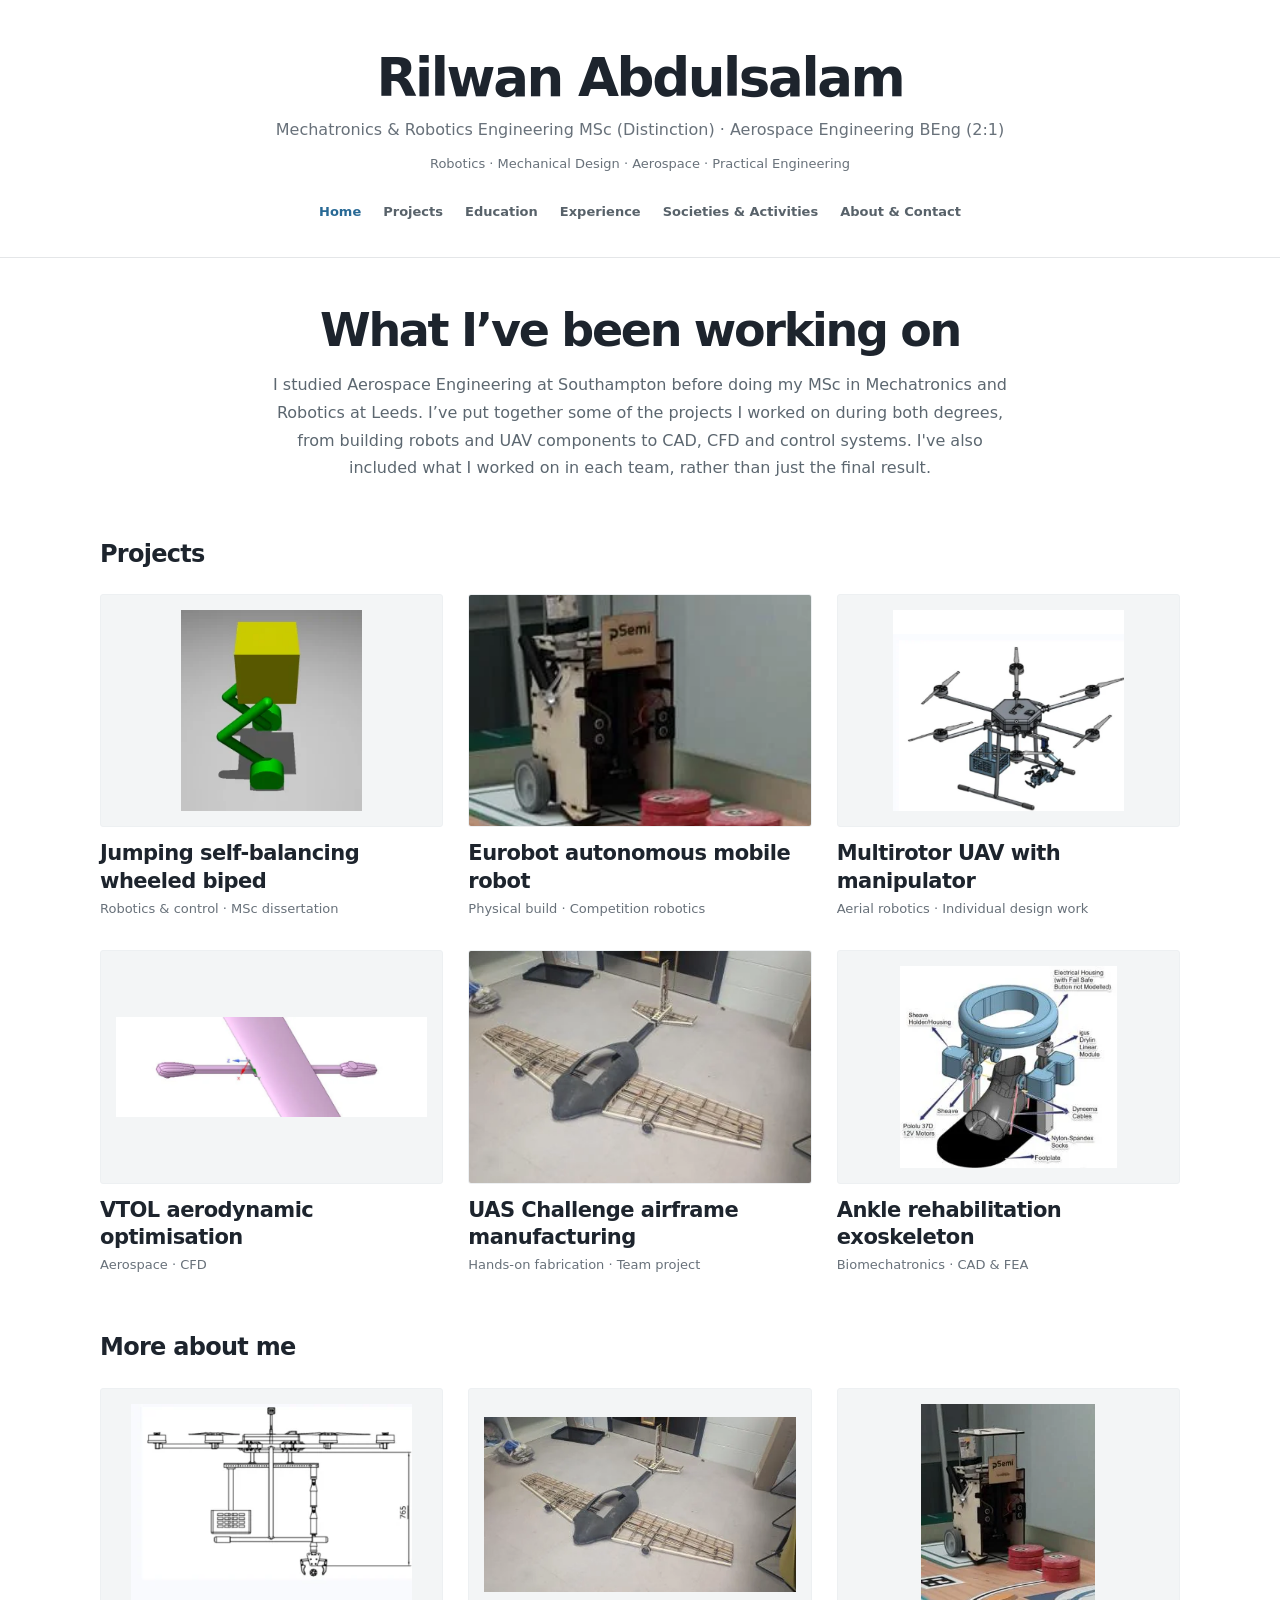
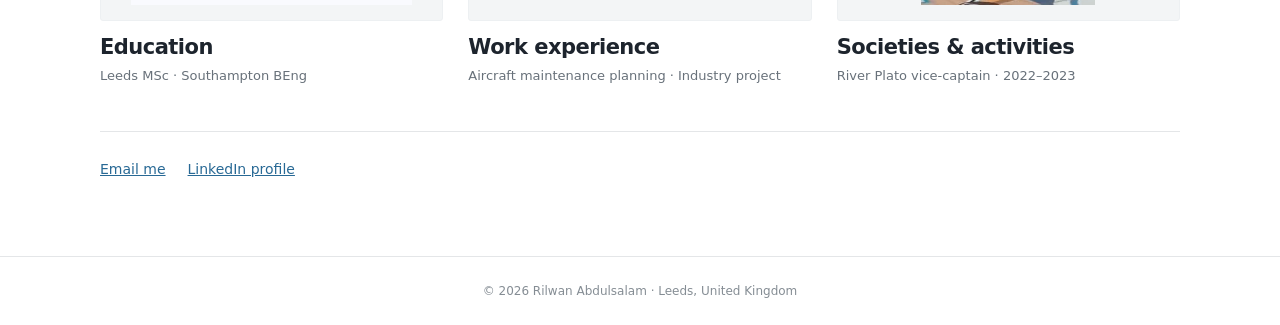
==== index.html @ d3f99d76 "Publish engineering portfolio" ====
<!DOCTYPE html>

<html lang="en"><head><meta charset="utf-8"/><meta content="width=device-width,initial-scale=1" name="viewport"/><meta content="Rilwan Abdulsalam — engineering projects, education, experience and interests in robotics, mechanical design and aerospace." name="description"/><title>Engineering Portfolio | Rilwan Abdulsalam</title><link href="style.css" rel="stylesheet"/></head><body><header><div class="wrap"><a class="name" href="index.html">Rilwan Abdulsalam</a><p class="subtitle">Mechatronics &amp; Robotics Engineering MSc (Distinction) · Aerospace Engineering BEng (2:1)</p><p class="tagline">Robotics · Mechanical Design · Aerospace · Practical Engineering</p><nav aria-label="Main navigation" class="primary"><a aria-current="page" href="index.html">Home</a><a href="projects.html">Projects</a><a href="education.html">Education</a><a href="experience.html">Experience</a><a href="activities.html">Societies &amp; Activities</a><a href="about.html">About &amp; Contact</a></nav></div></header><main class="wrap"><div class="home-intro"><h1>What I’ve been working on</h1><p>I studied Aerospace Engineering at Southampton before doing my MSc in Mechatronics and Robotics at Leeds. I’ve put together some of the projects I worked on during both degrees, from building robots and UAV components to CAD, CFD and control systems. I've also included what I worked on in each team, rather than just the final result.</p></div><h2 class="section-heading">Projects</h2><div class="tile-grid"><a class="tile" href="biped.html"><figure><span class="tile-image"><img alt="Jumping self-balancing wheeled biped project image" loading="lazy" src="assets/biped.webp"/></span><figcaption><h2>Jumping self-balancing wheeled biped</h2><p>Robotics &amp; control · MSc dissertation</p></figcaption></figure></a><a class="tile" href="eurobot.html"><figure><span class="tile-image photo"><img alt="Eurobot autonomous mobile robot project image" loading="lazy" src="assets/robot.webp"/></span><figcaption><h2>Eurobot autonomous mobile robot</h2><p>Physical build · Competition robotics</p></figcaption></figure></a><a class="tile" href="uav.html"><figure><span class="tile-image"><img alt="Multirotor UAV with manipulator project image" loading="lazy" src="assets/drone.webp"/></span><figcaption><h2>Multirotor UAV with manipulator</h2><p>Aerial robotics · Individual design work</p></figcaption></figure></a><a class="tile" href="vtol.html"><figure><span class="tile-image"><img alt="VTOL aerodynamic optimisation project image" loading="lazy" src="assets/vtol.webp"/></span><figcaption><h2>VTOL aerodynamic optimisation</h2><p>Aerospace · CFD</p></figcaption></figure></a><a class="tile" href="uas.html"><figure><span class="tile-image photo"><img alt="UAS Challenge airframe manufacturing project image" loading="lazy" src="assets/uas.webp"/></span><figcaption><h2>UAS Challenge airframe manufacturing</h2><p>Hands-on fabrication · Team project</p></figcaption></figure></a><a class="tile" href="ankle.html"><figure><span class="tile-image"><img alt="Ankle rehabilitation exoskeleton project image" loading="lazy" src="assets/ankle.webp"/></span><figcaption><h2>Ankle rehabilitation exoskeleton</h2><p>Biomechatronics · CAD &amp; FEA</p></figcaption></figure></a></div><h2 class="section-heading">More about me</h2><div class="tile-grid"><a class="tile" href="education.html"><figure><span class="tile-image"><img alt="Education project image" loading="lazy" src="assets/drone_drawing.webp"/></span><figcaption><h2>Education</h2><p>Leeds MSc · Southampton BEng</p></figcaption></figure></a><a class="tile" href="experience.html"><figure><span class="tile-image"><img alt="Work experience project image" loading="lazy" src="assets/uas.webp"/></span><figcaption><h2>Work experience</h2><p>Aircraft maintenance planning · Industry project</p></figcaption></figure></a><a class="tile" href="activities.html"><figure><span class="tile-image"><img alt="Societies &amp; activities project image" loading="lazy" src="assets/robot.webp"/></span><figcaption><h2>Societies &amp; activities</h2><p>River Plato vice-captain · 2022–2023</p></figcaption></figure></a></div><div class="contact-strip"><a href="mailto:rilwanabdulsalam312@gmail.com">Email me</a><a href="https://www.linkedin.com/in/rilwan-a-091427282/" rel="noopener noreferrer" target="_blank">LinkedIn profile</a></div></main><footer><div class="wrap">© 2026 Rilwan Abdulsalam · Leeds, United Kingdom</div></footer></body></html>
---- style.css ----
:root{--text:#1d242d;--sub:#68717a;--line:#e4e6e8;--blue:#286995;--bg:#fff;--wide:1080px}*{box-sizing:border-box}html{scroll-behavior:smooth}body{margin:0;background:var(--bg);color:var(--text);font-family:system-ui,-apple-system,"Segoe UI",Arial,sans-serif;font-size:16px;line-height:1.72}a{color:inherit}a:hover{color:var(--blue)}.wrap{width:min(var(--wide),calc(100% - 52px));margin:0 auto}header{padding:48px 0 33px;text-align:center;border-bottom:1px solid var(--line)}.name{text-decoration:none;font-weight:750;letter-spacing:-.045em;font-size:clamp(35px,6vw,53px);line-height:1.12}.subtitle{color:var(--sub);font-size:16px;margin:9px 0 0}.tagline{margin:9px 0 0;color:var(--sub);font-size:13px}.primary{display:flex;justify-content:center;flex-wrap:wrap;gap:22px;margin-top:26px}.primary a{text-decoration:none;font-size:13px;font-weight:650;color:#58626a}.primary a:hover,.primary a[aria-current=page]{color:var(--blue)}main{padding:46px 0 75px}.page-title{font-weight:720;font-size:clamp(31px,4vw,43px);letter-spacing:-.04em;line-height:1.25;margin:0 0 14px}.lead{color:#58636e;font-size:17px;max-width:760px;margin:0 0 32px}.home-intro{text-align:center;max-width:740px;margin:0 auto 48px}.home-intro h1{font-weight:730;font-size:clamp(30px,4.5vw,46px);letter-spacing:-.05em;line-height:1.15;margin:0 0 15px}.home-intro p{color:#5c6770;margin:0}.tile-grid{display:grid;grid-template-columns:repeat(3,minmax(0,1fr));gap:31px 25px}.tile{text-decoration:none;display:block}.tile figure{margin:0}.tile-image{aspect-ratio:1.47;background:#f3f5f6;border:1px solid #edf0f2;overflow:hidden;border-radius:3px;display:block}.tile-image img{width:100%;height:100%;object-fit:contain;transition:transform .3s ease;padding:15px}.tile-image.photo img{object-fit:cover;padding:0}.tile:hover img{transform:scale(1.035)}.tile h2{font-size:21px;line-height:1.3;margin:13px 0 4px;letter-spacing:-.025em}.tile p{color:var(--sub);font-size:13px;line-height:1.55;margin:0}.section-heading{font-size:24px;margin:52px 0 19px;letter-spacing:-.03em}.subtle-line{height:1px;background:var(--line);margin:38px 0}.article{max-width:850px;margin:auto}.article h2{font-size:24px;margin:36px 0 10px;line-height:1.3;letter-spacing:-.03em}.article p{margin:0 0 18px}.article ul{padding-left:24px}.article li{margin:0 0 10px}.article img{display:block;max-width:100%;height:auto;object-fit:contain}.figure{margin:24px 0;background:#f5f6f7;border-radius:3px;padding:16px;text-align:center}.figure img{max-height:520px;margin:auto}.figure figcaption{font-size:12px;color:#6c7780;margin-top:11px}.gallery{display:grid;grid-template-columns:1fr 1fr;gap:14px;margin-top:18px}.gallery .figure{margin:0}.kicker{font-size:12px;letter-spacing:.1em;text-transform:uppercase;color:var(--blue);font-weight:750;margin:0 0 12px}.keyfacts{display:grid;grid-template-columns:repeat(3,1fr);gap:12px;border-top:1px solid var(--line);border-bottom:1px solid var(--line);padding:20px 0;margin:28px 0}.keyfacts strong{display:block;font-size:20px;letter-spacing:-.03em}.keyfacts span{font-size:12px;color:var(--sub)}.timeline{display:grid;grid-template-columns:190px 1fr;gap:28px;border-bottom:1px solid var(--line);padding:24px 0}.timeline:first-of-type{border-top:1px solid var(--line)}.time{color:var(--sub);font-size:13px}.timeline h2{margin:0 0 6px;font-size:20px;line-height:1.3}.timeline p{margin:0 0 8px}.article a.blue,.blue{color:var(--blue)}.contact-strip{border-top:1px solid var(--line);margin-top:45px;padding-top:25px;display:flex;gap:22px;flex-wrap:wrap}.contact-strip a{font-size:14px;color:var(--blue)}footer{border-top:1px solid var(--line);font-size:12px;color:#858d94;padding:24px 0;text-align:center}.back{display:inline-block;margin:0 0 27px;font-size:13px;color:var(--blue);text-decoration:none}a:focus-visible{outline:3px solid #94caff;outline-offset:4px}@media(max-width:800px){.tile-grid{grid-template-columns:repeat(2,minmax(0,1fr))}.timeline{grid-template-columns:1fr;gap:5px}}@media(max-width:540px){header{padding:34px 0 25px}.wrap{width:calc(100% - 34px)}main{padding:31px 0 54px}.tile-grid{grid-template-columns:1fr;gap:29px}.tile-image{aspect-ratio:1.65}.gallery{grid-template-columns:1fr}.keyfacts{grid-template-columns:1fr 1fr}.primary{gap:10px 17px}.article h2{font-size:22px}}@media(prefers-reduced-motion:reduce){html{scroll-behavior:auto}.tile img{transition:none}}

/* Video case study */
.demo-section{margin-top:45px;padding-top:16px;border-top:1px solid var(--line)}
.demo-section h3{font-size:18px;margin:24px 0 9px;line-height:1.35}
.demo-video{margin:24px 0 22px;padding:0;background:#10151a;border-radius:7px;overflow:hidden}
.demo-video video{display:block;width:100%;height:auto;aspect-ratio:16/9;background:#222}
.demo-video figcaption{padding:12px 16px;background:#f5f6f7;color:var(--sub);font-size:13px;line-height:1.55}
.demo-steps{padding-left:24px;margin:7px 0 24px}
.demo-steps li{margin-bottom:9px}
.note{border-left:3px solid #b4c2cc;background:#f7f8f9;padding:13px 16px;font-size:14px;color:#47515c;line-height:1.65}

/* Project evidence: videos and fabrication photos */
.media-section{margin:2.2rem 0} .media-section video{display:block;max-width:100%;width:100%;max-height:620px;background:#151515;border-radius:7px;margin:1.2rem 0} .media-note{font-size:.9rem;color:#666} .build-gallery{display:grid;grid-template-columns:1fr 1fr;gap:1.1rem;margin-top:1.1rem}.build-gallery .figure{margin:0}.build-gallery img{width:100%;height:auto;display:block;object-fit:contain;border-radius:4px}.build-gallery figcaption{font-size:.88rem;line-height:1.5}@media(max-width:700px){.build-gallery{grid-template-columns:1fr}}

/* Report figures: preserve plotted legends and make diagrams readable */
.article .gallery img { object-fit: contain; background:#fff; }
.article .gallery figure { min-width:0; }
.article .gallery figcaption { line-height:1.55; }
@media(max-width:700px){.article .gallery {display:grid;grid-template-columns:1fr}}
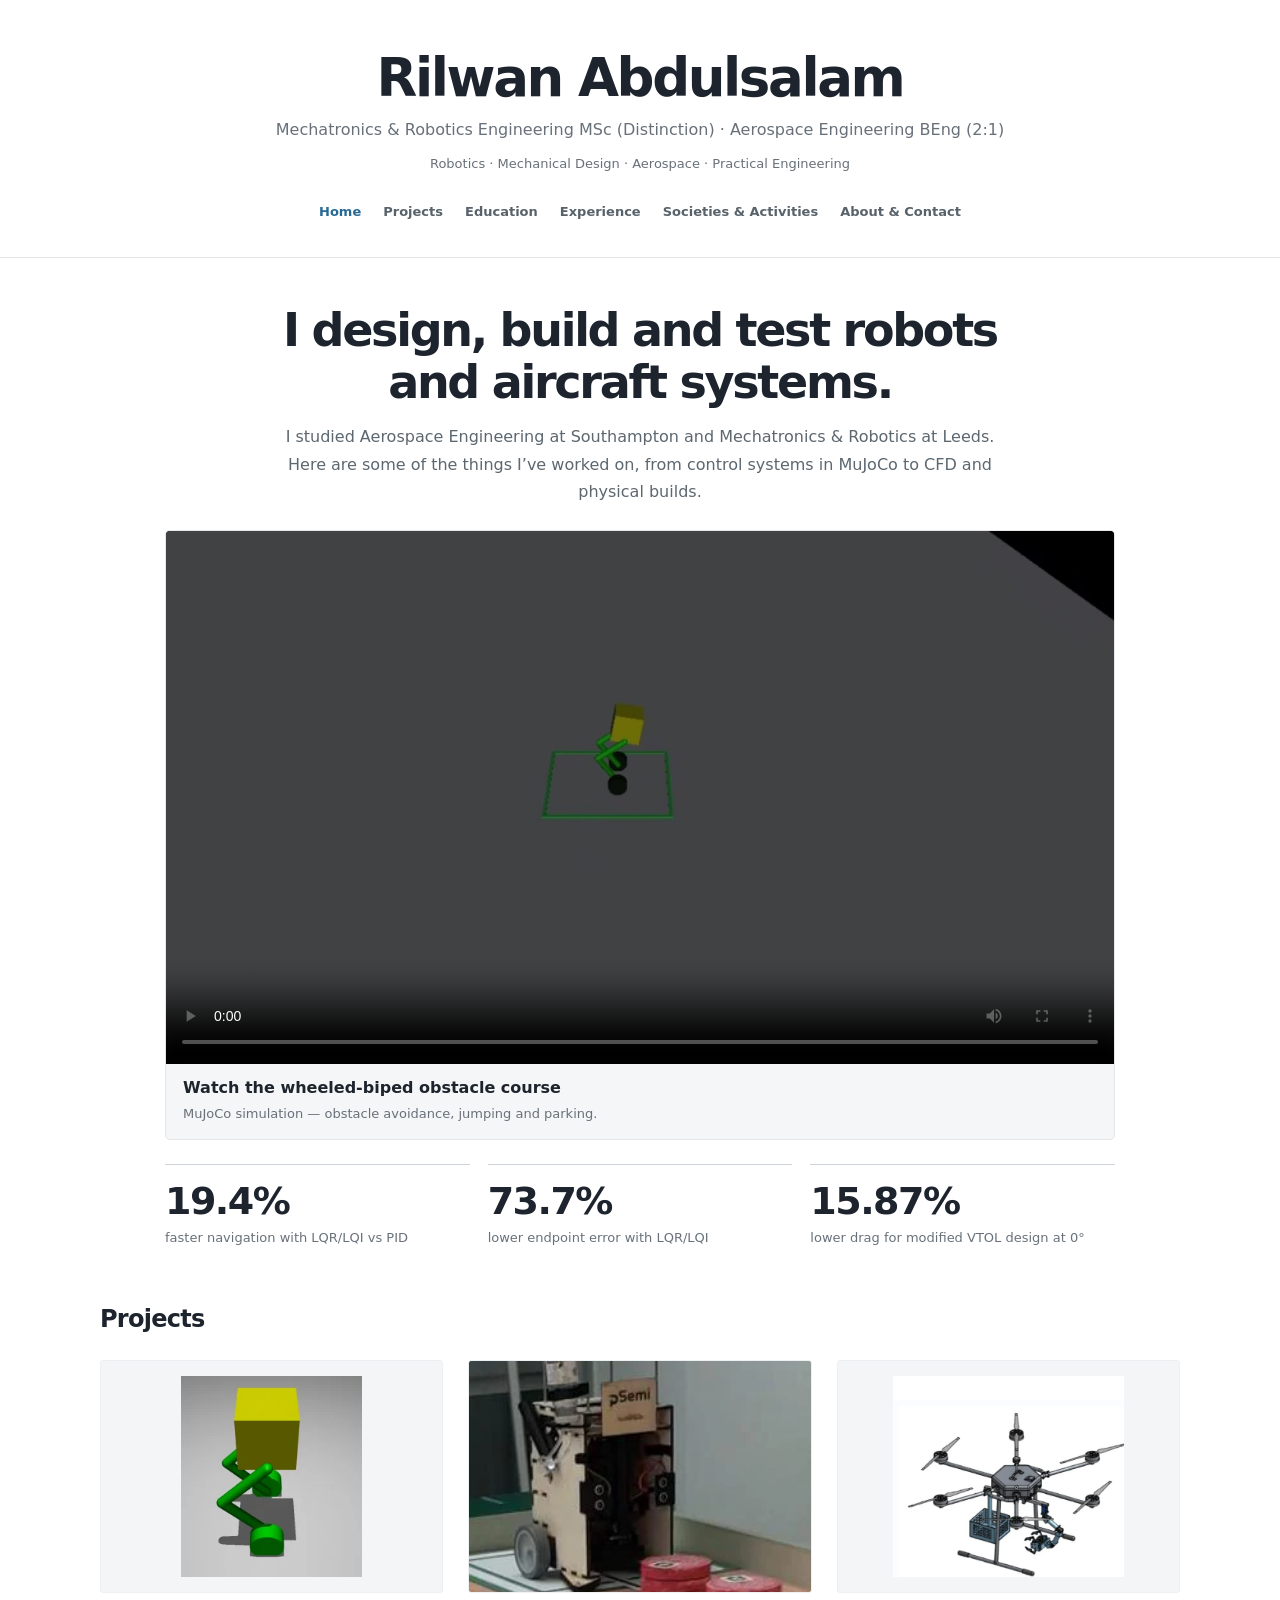
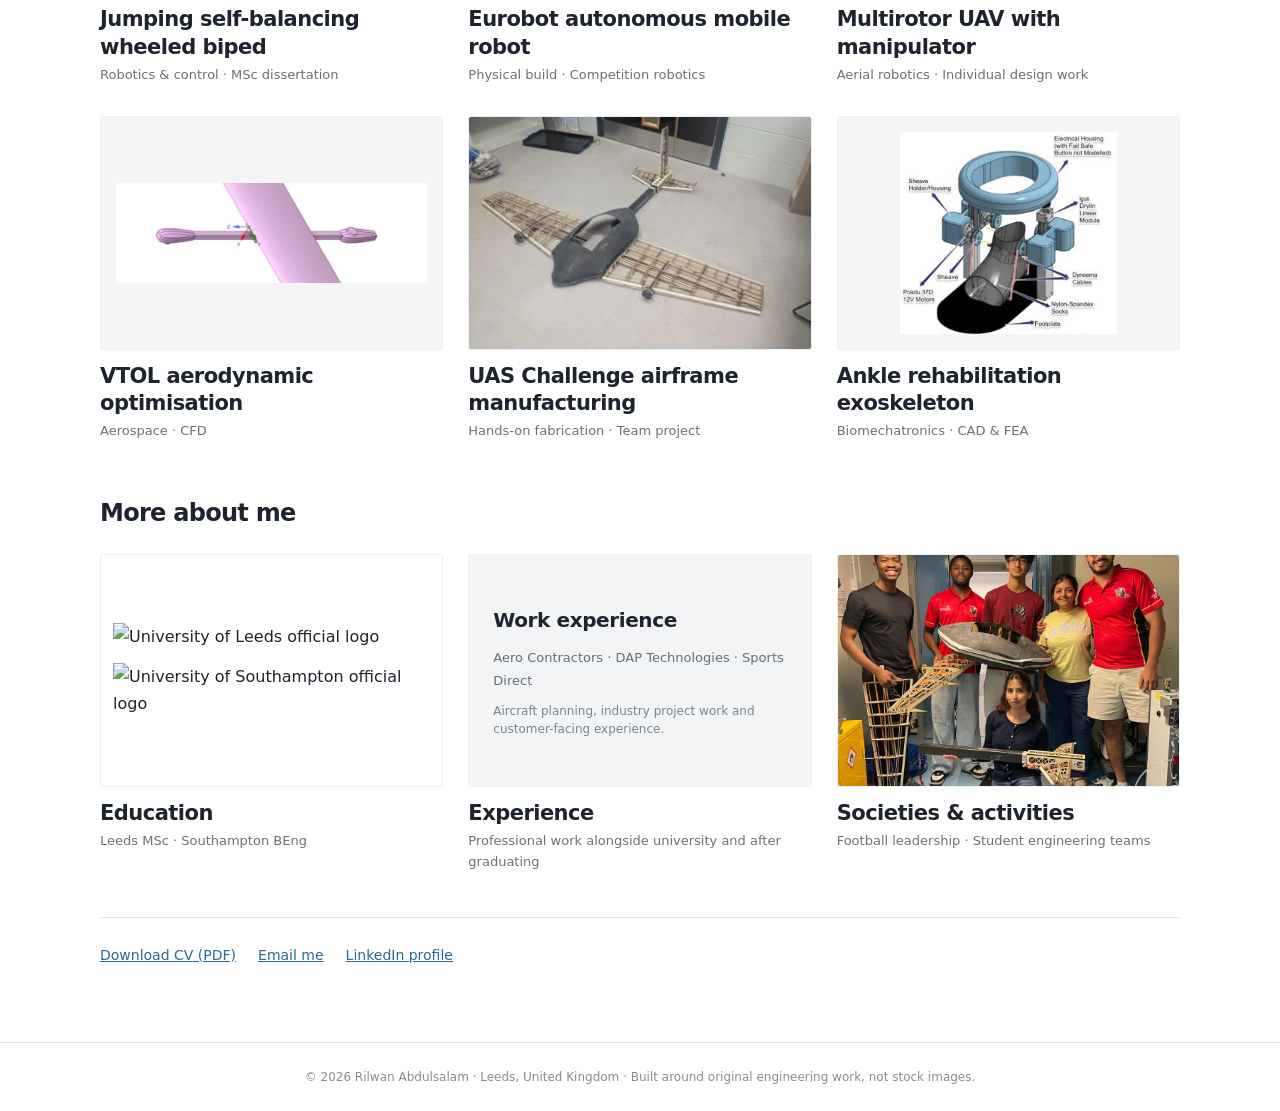
==== commit 3532afa1: "Add files via upload" ====
--- a/index.html
+++ b/index.html
@@ -1,3 +1,3 @@
 <!DOCTYPE html>
 
-<html lang="en"><head><meta charset="utf-8"/><meta content="width=device-width,initial-scale=1" name="viewport"/><meta content="Rilwan Abdulsalam — engineering projects, education, experience and interests in robotics, mechanical design and aerospace." name="description"/><title>Engineering Portfolio | Rilwan Abdulsalam</title><link href="style.css" rel="stylesheet"/></head><body><header><div class="wrap"><a class="name" href="index.html">Rilwan Abdulsalam</a><p class="subtitle">Mechatronics &amp; Robotics Engineering MSc (Distinction) · Aerospace Engineering BEng (2:1)</p><p class="tagline">Robotics · Mechanical Design · Aerospace · Practical Engineering</p><nav aria-label="Main navigation" class="primary"><a aria-current="page" href="index.html">Home</a><a href="projects.html">Projects</a><a href="education.html">Education</a><a href="experience.html">Experience</a><a href="activities.html">Societies &amp; Activities</a><a href="about.html">About &amp; Contact</a></nav></div></header><main class="wrap"><div class="home-intro"><h1>What I’ve been working on</h1><p>I studied Aerospace Engineering at Southampton before doing my MSc in Mechatronics and Robotics at Leeds. I’ve put together some of the projects I worked on during both degrees, from building robots and UAV components to CAD, CFD and control systems. I've also included what I worked on in each team, rather than just the final result.</p></div><h2 class="section-heading">Projects</h2><div class="tile-grid"><a class="tile" href="biped.html"><figure><span class="tile-image"><img alt="Jumping self-balancing wheeled biped project image" loading="lazy" src="assets/biped.webp"/></span><figcaption><h2>Jumping self-balancing wheeled biped</h2><p>Robotics &amp; control · MSc dissertation</p></figcaption></figure></a><a class="tile" href="eurobot.html"><figure><span class="tile-image photo"><img alt="Eurobot autonomous mobile robot project image" loading="lazy" src="assets/robot.webp"/></span><figcaption><h2>Eurobot autonomous mobile robot</h2><p>Physical build · Competition robotics</p></figcaption></figure></a><a class="tile" href="uav.html"><figure><span class="tile-image"><img alt="Multirotor UAV with manipulator project image" loading="lazy" src="assets/drone.webp"/></span><figcaption><h2>Multirotor UAV with manipulator</h2><p>Aerial robotics · Individual design work</p></figcaption></figure></a><a class="tile" href="vtol.html"><figure><span class="tile-image"><img alt="VTOL aerodynamic optimisation project image" loading="lazy" src="assets/vtol.webp"/></span><figcaption><h2>VTOL aerodynamic optimisation</h2><p>Aerospace · CFD</p></figcaption></figure></a><a class="tile" href="uas.html"><figure><span class="tile-image photo"><img alt="UAS Challenge airframe manufacturing project image" loading="lazy" src="assets/uas.webp"/></span><figcaption><h2>UAS Challenge airframe manufacturing</h2><p>Hands-on fabrication · Team project</p></figcaption></figure></a><a class="tile" href="ankle.html"><figure><span class="tile-image"><img alt="Ankle rehabilitation exoskeleton project image" loading="lazy" src="assets/ankle.webp"/></span><figcaption><h2>Ankle rehabilitation exoskeleton</h2><p>Biomechatronics · CAD &amp; FEA</p></figcaption></figure></a></div><h2 class="section-heading">More about me</h2><div class="tile-grid"><a class="tile" href="education.html"><figure><span class="tile-image"><img alt="Education project image" loading="lazy" src="assets/drone_drawing.webp"/></span><figcaption><h2>Education</h2><p>Leeds MSc · Southampton BEng</p></figcaption></figure></a><a class="tile" href="experience.html"><figure><span class="tile-image"><img alt="Work experience project image" loading="lazy" src="assets/uas.webp"/></span><figcaption><h2>Work experience</h2><p>Aircraft maintenance planning · Industry project</p></figcaption></figure></a><a class="tile" href="activities.html"><figure><span class="tile-image"><img alt="Societies &amp; activities project image" loading="lazy" src="assets/robot.webp"/></span><figcaption><h2>Societies &amp; activities</h2><p>River Plato vice-captain · 2022–2023</p></figcaption></figure></a></div><div class="contact-strip"><a href="mailto:rilwanabdulsalam312@gmail.com">Email me</a><a href="https://www.linkedin.com/in/rilwan-a-091427282/" rel="noopener noreferrer" target="_blank">LinkedIn profile</a></div></main><footer><div class="wrap">© 2026 Rilwan Abdulsalam · Leeds, United Kingdom</div></footer></body></html>+<html lang="en"><head><meta charset="utf-8"/><meta content="width=device-width,initial-scale=1" name="viewport"/><meta content="Projects by Rilwan Abdulsalam: a jumping wheeled-biped robot, VTOL aerodynamic optimisation, Eurobot, UAS manufacturing and mechanical design." name="description"/><title>Engineering Portfolio | Rilwan Abdulsalam</title><link href="style.css" rel="stylesheet"/><meta content="Engineering Portfolio | Rilwan Abdulsalam" property="og:title"/><meta content="Projects by Rilwan Abdulsalam: a jumping wheeled-biped robot, VTOL aerodynamic optimisation, Eurobot, UAS manufacturing and mechanical design." property="og:description"/><meta content="website" property="og:type"/><meta content="https://ra6g21.github.io/assets/portfolio_preview.jpg" property="og:image"/><meta content="https://ra6g21.github.io/" property="og:url"/><meta content="summary_large_image" name="twitter:card"/></head><body><header><div class="wrap"><a class="name" href="index.html">Rilwan Abdulsalam</a><p class="subtitle">Mechatronics &amp; Robotics Engineering MSc (Distinction) · Aerospace Engineering BEng (2:1)</p><p class="tagline">Robotics · Mechanical Design · Aerospace · Practical Engineering</p><nav aria-label="Main navigation" class="primary"><a aria-current="page" href="index.html">Home</a><a href="projects.html">Projects</a><a href="education.html">Education</a><a href="experience.html">Experience</a><a href="activities.html">Societies &amp; Activities</a><a href="about.html">About &amp; Contact</a></nav></div></header><main class="wrap"><div class="home-intro"><h1>I design, build and test robots and aircraft systems.</h1><p>I studied Aerospace Engineering at Southampton and Mechatronics &amp; Robotics at Leeds. Here are some of the things I’ve worked on, from control systems in MuJoCo to CFD and physical builds.</p></div><section class="home-hero"><video aria-label="MuJoCo wheeled-biped obstacle course video" controls="" playsinline="" poster="assets/biped_video_poster.jpg" preload="metadata"><source src="assets/wheeled_biped_obstacle_course.mp4" type="video/mp4"/></video><div class="hero-caption"><a href="biped.html">Watch the wheeled-biped obstacle course</a><p>MuJoCo simulation — obstacle avoidance, jumping and parking.</p></div></section><div class="home-metrics"><div><strong>19.4%</strong><span>faster navigation with LQR/LQI vs PID</span></div><div><strong>73.7%</strong><span>lower endpoint error with LQR/LQI</span></div><div><strong>15.87%</strong><span>lower drag for modified VTOL design at 0°</span></div></div><h2 class="section-heading">Projects</h2><div class="tile-grid"><a class="tile" href="biped.html"><figure><span class="tile-image"><img alt="Jumping self-balancing wheeled biped project image" loading="lazy" src="assets/biped.webp"/></span><figcaption><h2>Jumping self-balancing wheeled biped</h2><p>Robotics &amp; control · MSc dissertation</p></figcaption></figure></a><a class="tile" href="eurobot.html"><figure><span class="tile-image photo"><img alt="Eurobot autonomous mobile robot project image" loading="lazy" src="assets/robot.webp"/></span><figcaption><h2>Eurobot autonomous mobile robot</h2><p>Physical build · Competition robotics</p></figcaption></figure></a><a class="tile" href="uav.html"><figure><span class="tile-image"><img alt="Multirotor UAV with manipulator project image" loading="lazy" src="assets/drone.webp"/></span><figcaption><h2>Multirotor UAV with manipulator</h2><p>Aerial robotics · Individual design work</p></figcaption></figure></a><a class="tile" href="vtol.html"><figure><span class="tile-image"><img alt="VTOL aerodynamic optimisation project image" loading="lazy" src="assets/vtol.webp"/></span><figcaption><h2>VTOL aerodynamic optimisation</h2><p>Aerospace · CFD</p></figcaption></figure></a><a class="tile" href="uas.html"><figure><span class="tile-image photo"><img alt="UAS Challenge airframe manufacturing project image" loading="lazy" src="assets/uas.webp"/></span><figcaption><h2>UAS Challenge airframe manufacturing</h2><p>Hands-on fabrication · Team project</p></figcaption></figure></a><a class="tile" href="ankle.html"><figure><span class="tile-image"><img alt="Ankle rehabilitation exoskeleton project image" loading="lazy" src="assets/ankle.webp"/></span><figcaption><h2>Ankle rehabilitation exoskeleton</h2><p>Biomechatronics · CAD &amp; FEA</p></figcaption></figure></a></div><h2 class="section-heading">More about me</h2><div class="tile-grid"><a class="tile" href="education.html"><figure><span class="tile-image education-tile-stack"><img alt="University of Leeds official logo" loading="lazy" src="https://online.leeds.ac.uk/hubfs/raw_assets/public/uol/images/social-share.jpg"/><img alt="University of Southampton official logo" loading="lazy" src="https://www.postgraduatestudentships.co.uk/media/xo2jqdmp/uos_formal_logo_lockup_rgb_marine_blue.png"/></span><figcaption><h2>Education</h2><p>Leeds MSc · Southampton BEng</p></figcaption></figure></a><a class="tile" href="experience.html"><figure><span class="tile-image experience-tile-plain"><strong>Work experience</strong><span>Aero Contractors · DAP Technologies · Sports Direct</span><div class="mini">Aircraft planning, industry project work and customer-facing experience.</div></span><figcaption><h2>Experience</h2><p>Professional work alongside university and after graduating</p></figcaption></figure></a><a class="tile" href="activities.html"><figure><span class="tile-image photo"><img alt="Gryphon Arrows UAS Challenge team with the fabricated fuselage section and wing structures" loading="lazy" src="assets/uas_team_fuselage_wing.jpg"/></span><figcaption><h2>Societies &amp; activities</h2><p>Football leadership · Student engineering teams</p></figcaption></figure></a></div><div class="contact-strip"><a download="" href="Rilwan_Abdulsalam_CV.pdf">Download CV (PDF)</a><a href="mailto:rilwanabdulsalam312@gmail.com">Email me</a><a href="https://www.linkedin.com/in/rilwan-a-091427282/" rel="noopener noreferrer" target="_blank">LinkedIn profile</a></div></main><footer><div class="wrap">© 2026 Rilwan Abdulsalam · Leeds, United Kingdom · Built around original engineering work, not stock images.</div></footer></body></html>
--- a/style.css
+++ b/style.css
@@ -19,3 +19,34 @@
 .article .gallery figure { min-width:0; }
 .article .gallery figcaption { line-height:1.55; }
 @media(max-width:700px){.article .gallery {display:grid;grid-template-columns:1fr}}
+
+/* Personal portfolio section imagery — no stock photographs */
+.education-banner{margin:24px 0 5px;border-radius:5px;overflow:hidden}.education-banner img{width:100%;height:auto;display:block}
+.education-banner + .timeline{border-top:0;padding-top:18px}
+.education-tile-stack{display:flex;flex-direction:column;justify-content:center;gap:8px;padding:12px;background:#eef3f5}
+.education-tile-stack img{display:block;width:100%;height:calc(50% - 4px);object-fit:contain;padding:0!important;transition:none!important}
+.experience-tile-type{display:flex;flex-direction:column;justify-content:center;gap:10px;background:#f3f6f8;padding:18px 22px}
+.experience-preview-row{display:flex;flex-direction:column;line-height:1.3;gap:3px;border-left:3px solid #7b9daf;padding-left:13px}
+.experience-preview-row strong{font-size:15px}.experience-preview-row span{font-size:12px;color:#697985}
+.activities-team-photo{margin:18px 0 12px}.activities-team-photo img{width:100%;height:auto;max-height:540px;object-fit:contain;border-radius:4px}.activities-team-photo figcaption{font-size:13px;color:#6c7780;margin-top:7px}
+
+.experience-tile-plain{display:flex;flex-direction:column;justify-content:center;align-items:flex-start;background:#f3f4f5;padding:26px 24px;gap:10px}.experience-tile-plain strong{font-size:20px;letter-spacing:-.02em}.experience-tile-plain span{font-size:13px;color:#646f78}.experience-tile-plain .mini{font-size:12px;color:#7a848c;line-height:1.5}
+
+/* Unmodified university artwork shown within neutral white holders. */
+.education-banner{background:#fff;border:1px solid #ececec;padding:12px 20px;display:flex;justify-content:center;align-items:center;min-height:130px}
+.education-banner img{height:auto;max-height:185px;width:auto;max-width:100%;object-fit:contain}
+.education-tile-stack{background:white;border:1px solid #ebebeb;gap:12px}
+.education-tile-stack img{width:100%;height:auto;max-height:44%;object-fit:contain;min-height:0;mix-blend-mode:multiply}
+
+/* Compact subpage headers and direct evidence-led homepage */
+header:has(.primary a[aria-current="page"]:not([href="index.html"])) {padding:25px 0 19px}
+header:has(.primary a[aria-current="page"]:not([href="index.html"])) .name{font-size:clamp(24px,3.4vw,34px)}
+header:has(.primary a[aria-current="page"]:not([href="index.html"])) .primary{margin-top:16px}
+.home-intro{margin-bottom:24px}.home-intro h1{max-width:850px;margin:auto auto 14px}
+.home-hero{max-width:950px;margin:18px auto 0;background:#f4f6f7;border:1px solid var(--line);border-radius:5px;overflow:hidden}
+.home-hero video{width:100%;aspect-ratio:16/9;display:block;background:#1a1c1f;object-fit:contain}
+.hero-caption{padding:10px 17px 13px}.hero-caption a{font-weight:700;text-decoration:none}.hero-caption p{font-size:13px;color:var(--sub);margin:1px 0}
+.home-metrics{display:grid;grid-template-columns:repeat(3,1fr);gap:18px;margin:24px auto 40px;max-width:950px}
+.home-metrics>div{border-top:1px solid #ced4d9;padding-top:14px}.home-metrics strong{display:block;font-size:clamp(25px,4vw,38px);line-height:1.2;letter-spacing:-.04em}.home-metrics span{font-size:13px;color:var(--sub);line-height:1.45;display:block;margin-top:4px}
+.technical-section{margin-top:33px;padding-top:4px;border-top:1px solid var(--line)}.technical-section h3{font-size:19px;margin:23px 0 9px}.result-table{border-collapse:collapse;width:100%;margin:12px 0 20px;font-size:15px}.result-table th,.result-table td{padding:9px 12px;text-align:left;border-bottom:1px solid var(--line)}.result-table th{background:#f4f5f6}
+@media(max-width:600px){.home-metrics{grid-template-columns:1fr;gap:10px}.home-hero{margin:20px 0 0}}
